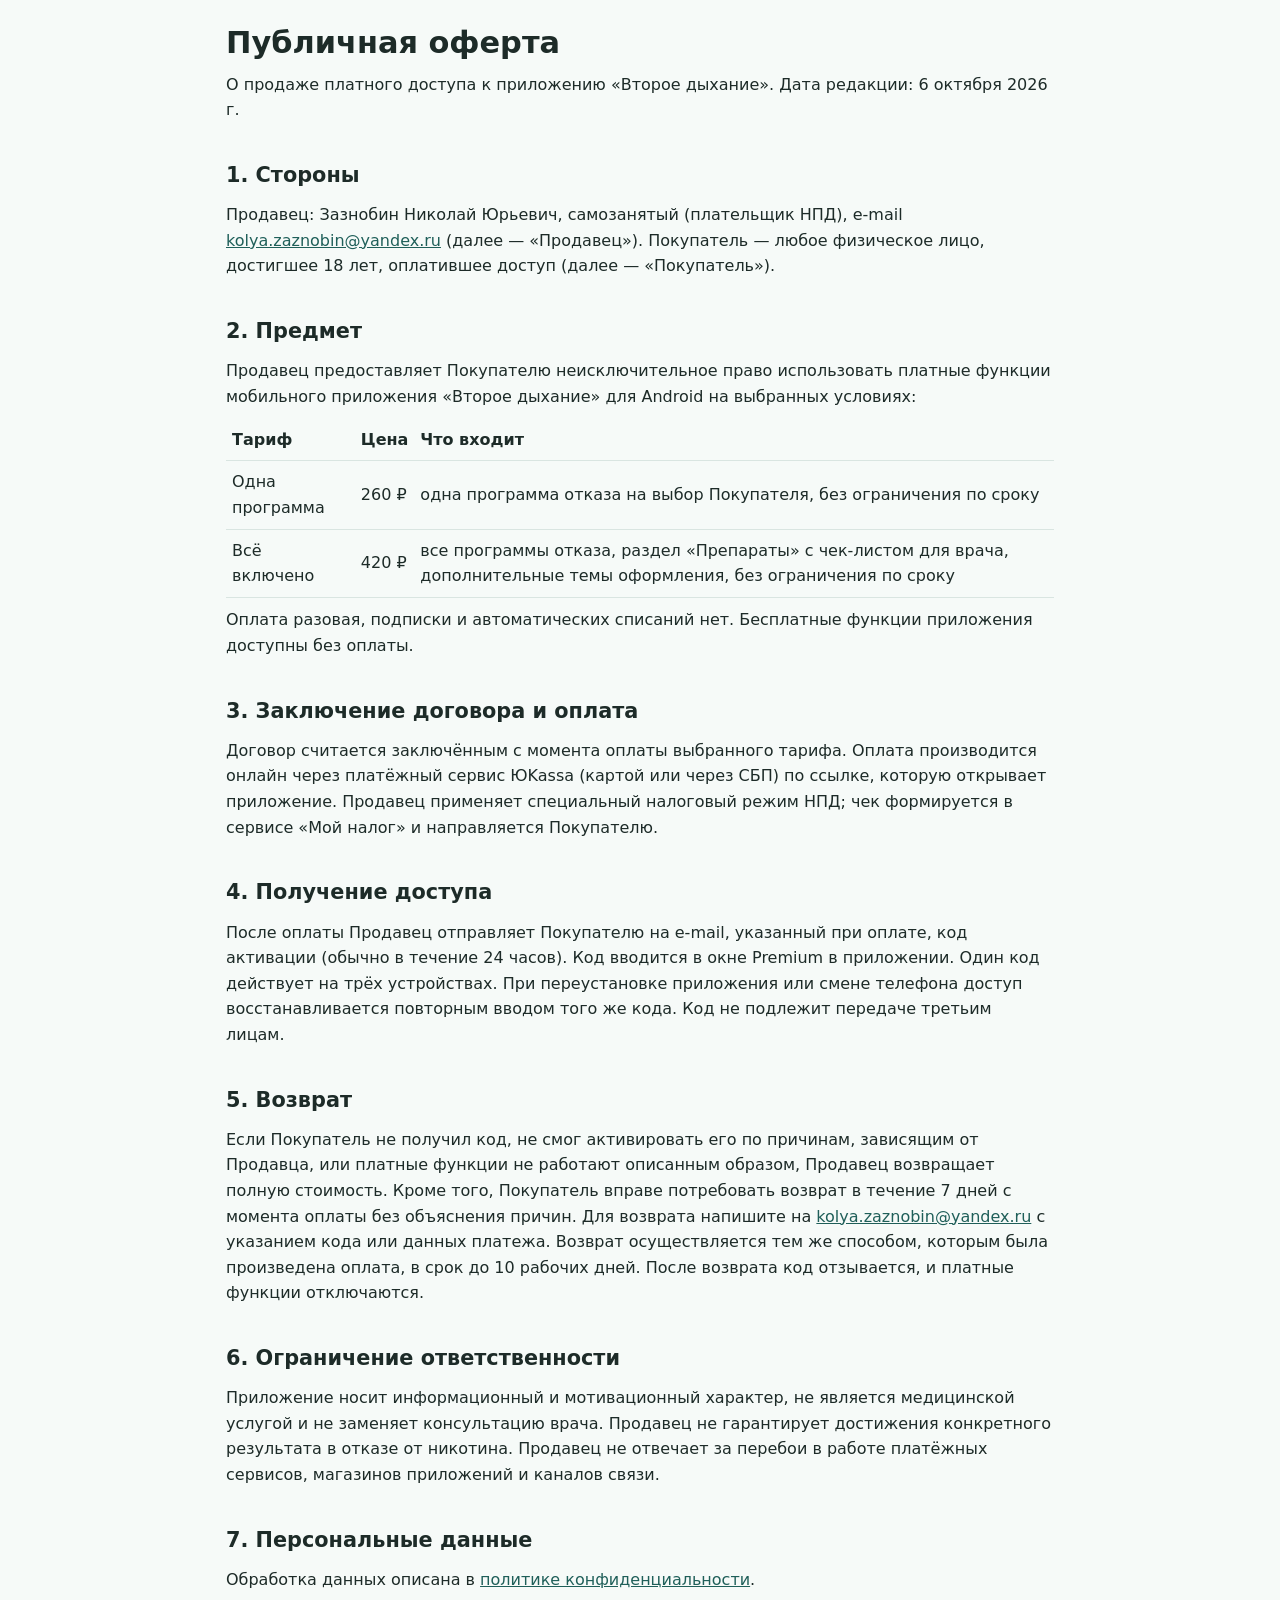
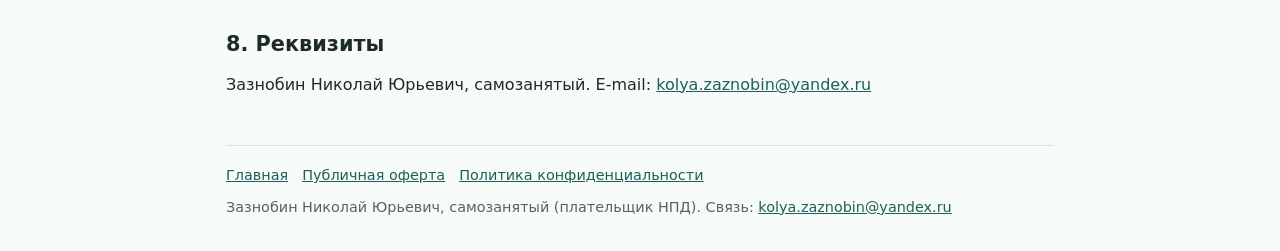
==== offer.html @ e318bfd6 "Add files via upload" ====
<!doctype html><html lang="ru"><head><meta charset="utf-8"><meta name="viewport" content="width=device-width,initial-scale=1"><title>Публичная оферта — Второе дыхание</title><meta name="description" content="Условия продажи платного доступа к приложению Второе дыхание"><link rel="icon" href="img/icon.png"><link rel="stylesheet" href="style.css"></head><body><div class="wrap">
<h1>Публичная оферта</h1>
<p>О продаже платного доступа к приложению «Второе дыхание». Дата редакции: 6 октября 2026 г.</p>

<h2>1. Стороны</h2>
<p>Продавец: Зазнобин Николай Юрьевич, самозанятый (плательщик НПД), e-mail <a href="mailto:kolya.zaznobin@yandex.ru">kolya.zaznobin@yandex.ru</a> (далее — «Продавец»). Покупатель — любое физическое лицо, достигшее 18 лет, оплатившее доступ (далее — «Покупатель»).</p>

<h2>2. Предмет</h2>
<p>Продавец предоставляет Покупателю неисключительное право использовать платные функции мобильного приложения «Второе дыхание» для Android на выбранных условиях:</p>
<table>
<tr><th>Тариф</th><th>Цена</th><th>Что входит</th></tr>
<tr><td>Одна программа</td><td>260 ₽</td><td>одна программа отказа на выбор Покупателя, без ограничения по сроку</td></tr>
<tr><td>Всё включено</td><td>420 ₽</td><td>все программы отказа, раздел «Препараты» с чек-листом для врача, дополнительные темы оформления, без ограничения по сроку</td></tr>
</table>
<p>Оплата разовая, подписки и автоматических списаний нет. Бесплатные функции приложения доступны без оплаты.</p>

<h2>3. Заключение договора и оплата</h2>
<p>Договор считается заключённым с момента оплаты выбранного тарифа. Оплата производится онлайн через платёжный сервис ЮKassa (картой или через СБП) по ссылке, которую открывает приложение. Продавец применяет специальный налоговый режим НПД; чек формируется в сервисе «Мой налог» и направляется Покупателю.</p>

<h2>4. Получение доступа</h2>
<p>После оплаты Продавец отправляет Покупателю на e-mail, указанный при оплате, код активации (обычно в течение 24 часов). Код вводится в окне Premium в приложении. Один код действует на трёх устройствах. При переустановке приложения или смене телефона доступ восстанавливается повторным вводом того же кода. Код не подлежит передаче третьим лицам.</p>

<h2>5. Возврат</h2>
<p>Если Покупатель не получил код, не смог активировать его по причинам, зависящим от Продавца, или платные функции не работают описанным образом, Продавец возвращает полную стоимость. Кроме того, Покупатель вправе потребовать возврат в течение 7 дней с момента оплаты без объяснения причин. Для возврата напишите на <a href="mailto:kolya.zaznobin@yandex.ru">kolya.zaznobin@yandex.ru</a> с указанием кода или данных платежа. Возврат осуществляется тем же способом, которым была произведена оплата, в срок до 10 рабочих дней. После возврата код отзывается, и платные функции отключаются.</p>

<h2>6. Ограничение ответственности</h2>
<p>Приложение носит информационный и мотивационный характер, не является медицинской услугой и не заменяет консультацию врача. Продавец не гарантирует достижения конкретного результата в отказе от никотина. Продавец не отвечает за перебои в работе платёжных сервисов, магазинов приложений и каналов связи.</p>

<h2>7. Персональные данные</h2>
<p>Обработка данных описана в <a href="privacy.html">политике конфиденциальности</a>.</p>

<h2>8. Реквизиты</h2>
<p>Зазнобин Николай Юрьевич, самозанятый. E-mail: <a href="mailto:kolya.zaznobin@yandex.ru">kolya.zaznobin@yandex.ru</a></p>
<footer><a href="index.html">Главная</a><a href="offer.html">Публичная оферта</a><a href="privacy.html">Политика конфиденциальности</a><p>Зазнобин Николай Юрьевич, самозанятый (плательщик НПД). Связь: <a href="mailto:kolya.zaznobin@yandex.ru">kolya.zaznobin@yandex.ru</a></p></footer>
</div></body></html>
---- style.css ----
:root{--bg:#f6faf8;--surface:#fff;--text:#1d2b28;--dim:#52665f;--accent:#2b7f77;--accent-d:#1f5f59;--line:#d9e5e1;--soft:#e4f3ef}
@media (prefers-color-scheme:dark){:root{--bg:#10191a;--surface:#172324;--text:#e3eeeb;--dim:#9db3ad;--accent:#4db3a8;--accent-d:#7fd0c6;--line:#2a3d3d;--soft:#1b3030}}
*{box-sizing:border-box}
body{margin:0;background:var(--bg);color:var(--text);font:16px/1.6 system-ui,-apple-system,"Segoe UI",Roboto,sans-serif}
.wrap{max-width:860px;margin:0 auto;padding:0 16px}
header.top{padding:28px 0 8px;display:flex;align-items:center;gap:14px}
header.top img{width:64px;height:64px;border-radius:16px}
header.top b{font-size:1.25rem;display:block}
header.top span{color:var(--dim);font-size:.9rem}
h1{font-size:1.9rem;line-height:1.25;margin:24px 0 8px}
h2{font-size:1.3rem;margin:36px 0 10px}
p{margin:.6em 0}
.lead{font-size:1.1rem;color:var(--dim)}
.cards{display:grid;grid-template-columns:repeat(auto-fit,minmax(250px,1fr));gap:14px;margin:14px 0}
.card{background:var(--surface);border:1px solid var(--line);border-radius:16px;padding:18px}
.card.best{border-color:var(--accent);background:var(--soft)}
.price{font-size:2rem;font-weight:700;margin:0}
.card ul{padding-left:1.1em;margin:.5em 0 0}
.shots{display:flex;gap:12px;overflow-x:auto;padding:6px 0 12px}
.shots img{height:420px;width:auto;border-radius:14px;border:1px solid var(--line);flex:none}
ol.steps{padding-left:1.2em}
ol.steps li{margin:.5em 0}
.note{background:var(--soft);border-radius:12px;padding:12px 14px;color:var(--dim);font-size:.92rem}
a{color:var(--accent-d)}
footer{margin:48px 0 32px;padding-top:18px;border-top:1px solid var(--line);color:var(--dim);font-size:.9rem}
footer a{margin-right:14px}
.btn{display:inline-block;background:var(--accent);color:#fff;padding:12px 20px;border-radius:12px;text-decoration:none;font-weight:600}
table{border-collapse:collapse;width:100%}td,th{border-bottom:1px solid var(--line);padding:8px 6px;text-align:left}
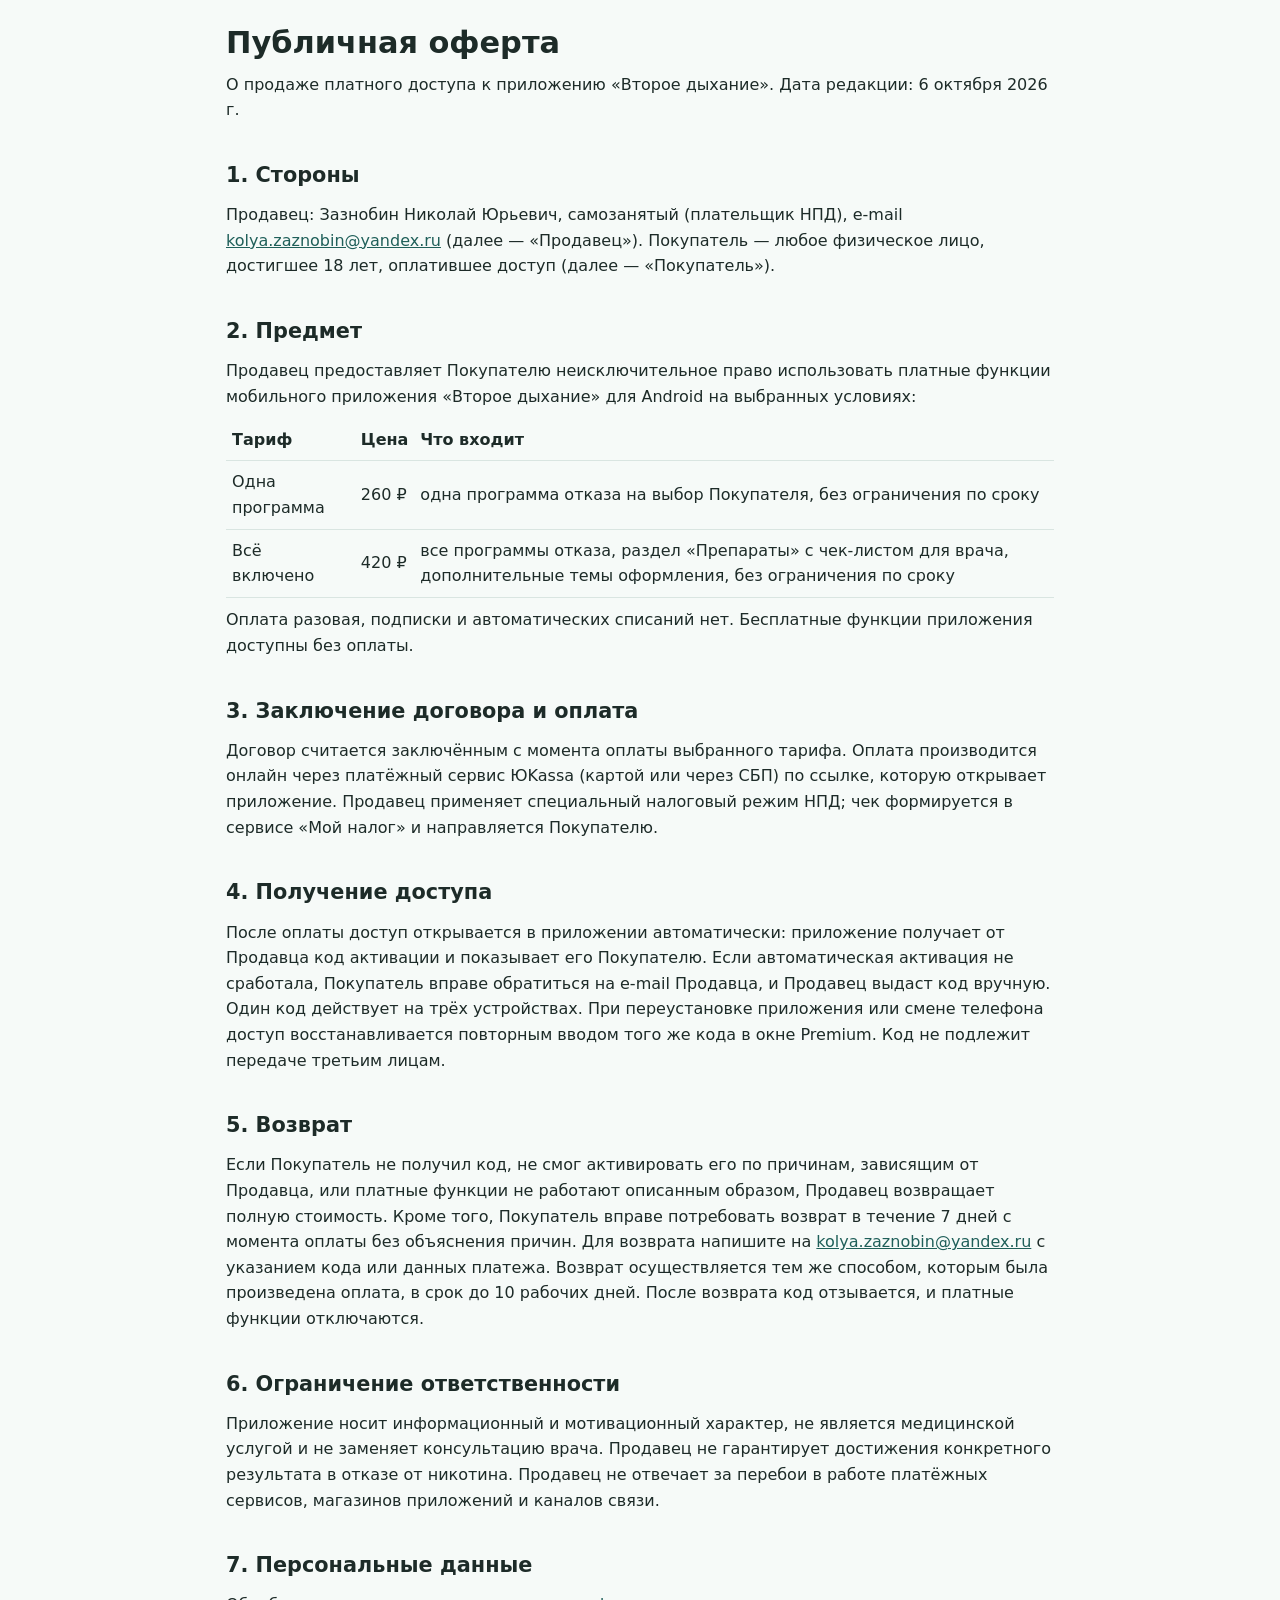
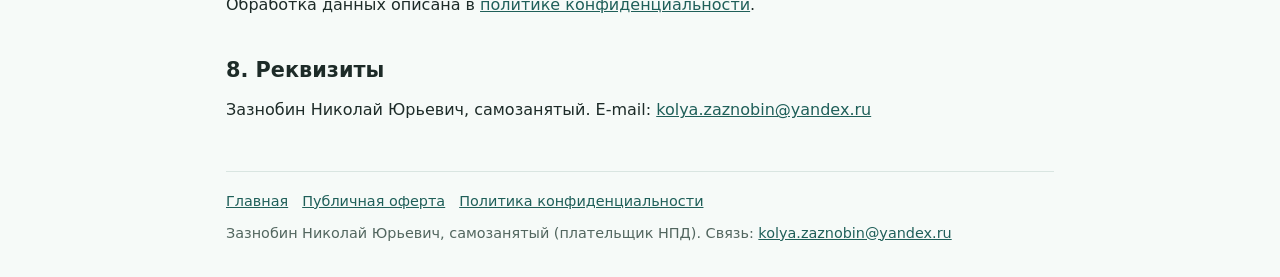
==== commit ca481d19: "Add files via upload" ====
--- a/offer.html
+++ b/offer.html
@@ -18,7 +18,7 @@
 <p>Договор считается заключённым с момента оплаты выбранного тарифа. Оплата производится онлайн через платёжный сервис ЮKassa (картой или через СБП) по ссылке, которую открывает приложение. Продавец применяет специальный налоговый режим НПД; чек формируется в сервисе «Мой налог» и направляется Покупателю.</p>
 
 <h2>4. Получение доступа</h2>
-<p>После оплаты Продавец отправляет Покупателю на e-mail, указанный при оплате, код активации (обычно в течение 24 часов). Код вводится в окне Premium в приложении. Один код действует на трёх устройствах. При переустановке приложения или смене телефона доступ восстанавливается повторным вводом того же кода. Код не подлежит передаче третьим лицам.</p>
+<p>После оплаты доступ открывается в приложении автоматически: приложение получает от Продавца код активации и показывает его Покупателю. Если автоматическая активация не сработала, Покупатель вправе обратиться на e-mail Продавца, и Продавец выдаст код вручную. Один код действует на трёх устройствах. При переустановке приложения или смене телефона доступ восстанавливается повторным вводом того же кода в окне Premium. Код не подлежит передаче третьим лицам.</p>
 
 <h2>5. Возврат</h2>
 <p>Если Покупатель не получил код, не смог активировать его по причинам, зависящим от Продавца, или платные функции не работают описанным образом, Продавец возвращает полную стоимость. Кроме того, Покупатель вправе потребовать возврат в течение 7 дней с момента оплаты без объяснения причин. Для возврата напишите на <a href="mailto:kolya.zaznobin@yandex.ru">kolya.zaznobin@yandex.ru</a> с указанием кода или данных платежа. Возврат осуществляется тем же способом, которым была произведена оплата, в срок до 10 рабочих дней. После возврата код отзывается, и платные функции отключаются.</p>
